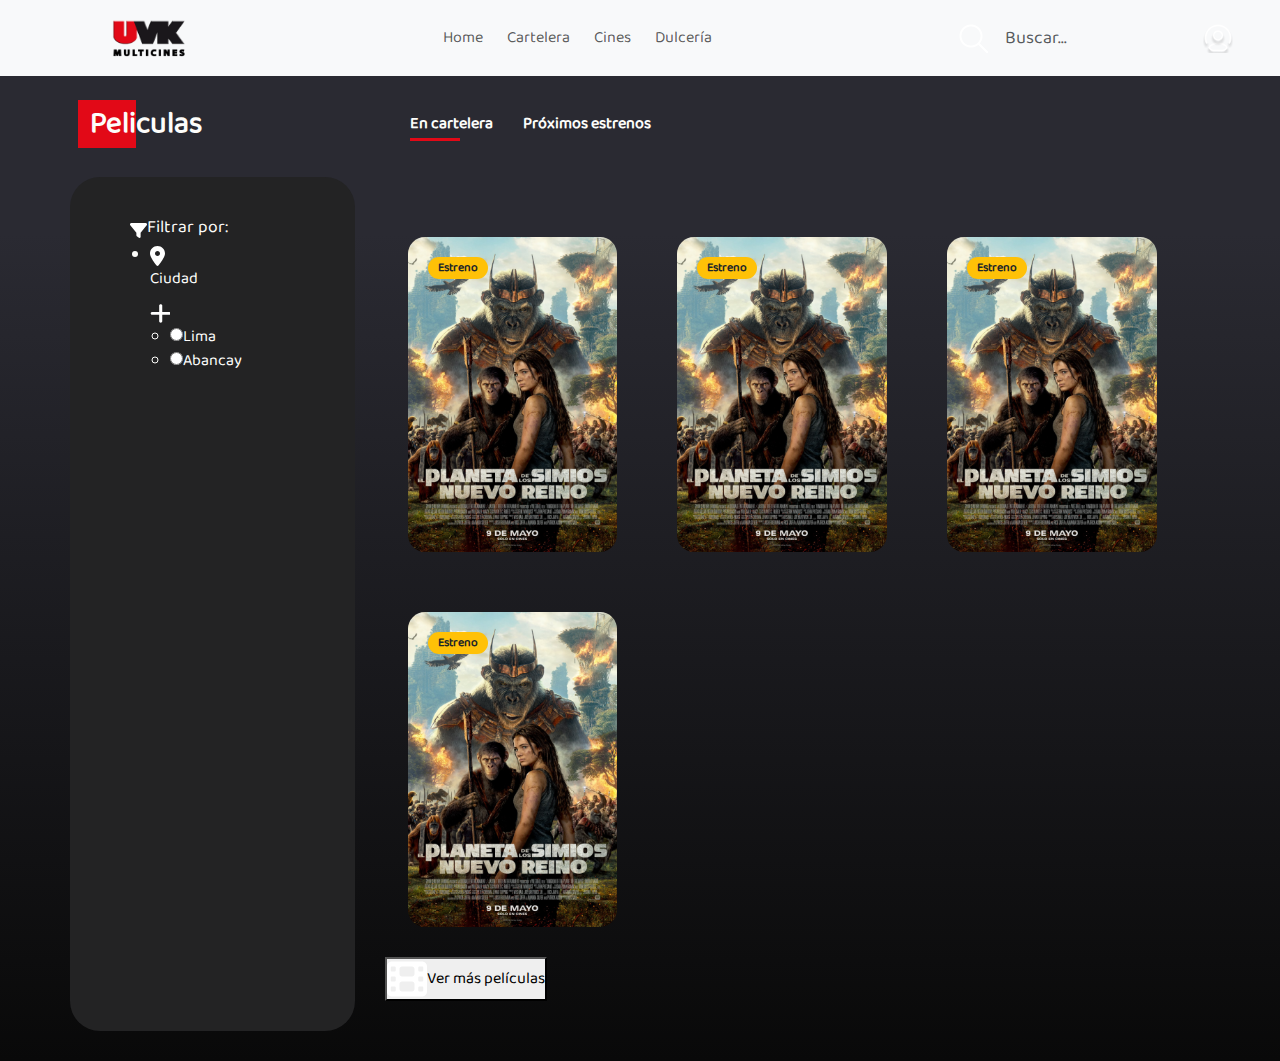
==== pages/cartelera.html @ 0a644efe "Merge branch 'main' of https://github.com/PepeLeChien/WebUVK" ====
<!DOCTYPE html>
<html lang="en">

<head>

    <meta charset="UTF-8">
    <meta name="viewport" content="width=device-width, initial-scale=1.0">
    <title>Login UVK</title>
    <!-- Bootstrap css -->
    <link href="https://cdn.jsdelivr.net/npm/bootstrap@5.3.3/dist/css/bootstrap.min.css" rel="stylesheet"
        integrity="sha384-QWTKZyjpPEjISv5WaRU9OFeRpok6YctnYmDr5pNlyT2bRjXh0JMhjY6hW+ALEwIH" crossorigin="anonymous">
    <script src="https://cdn.jsdelivr.net/npm/bootstrap@5.3.3/dist/js/bootstrap.bundle.min.js"
        integrity="sha384-YvpcrYf0tY3lHB60NNkmXc5s9fDVZLESaAA55NDzOxhy9GkcIdslK1eN7N6jIeHz"
        crossorigin="anonymous"></script>
    <link rel="stylesheet" href="../styles/styles.css">
    <link rel="stylesheet" href="../styles/cartelera.css">


</head>

<body>
    <header class="header">
        <nav class="navbar navbar-expand-lg bg-body-tertiary">
            <div class="container-fluid">
                <div class="login-container2">
                    <img src="../assets/IconUser.png" alt="">
                </div>
                <a class="navbar-brand" href="../index.html">
                    <img src="../assets/Logo.png" alt="LOGO UVK" width="80px" height="60px">
                </a>
                <button class="navbar-toggler" type="button" data-bs-toggle="collapse"
                    data-bs-target="#navbarSupportedContent" aria-controls="navbarSupportedContent"
                    aria-expanded="false" aria-label="Toggle navigation">
                    <span class="navbar-toggler-icon"></span>
                </button>
                <div class="collapse navbar-collapse" id="navbarSupportedContent">
                    <ul class="navbar-nav me-auto mb-2 mb-lg-0">
                        <li class="nav-item">
                            <a class="nav-link" aria-current="page" href="../index.html">Home</a>
                        </li>
                        <li class="nav-item">
                            <a class="nav-link" href="../pages/cartelera.html">Cartelera</a>
                        </li>
                        <li class="nav-item">
                            <a class="nav-link" href="#">Cines</a>
                        </li>
                        <li class="nav-item">
                            <a class="nav-link" href="#">Dulcería</a>
                        </li>
                    </ul>
                    <form class="d-flex search-container" role="search">
                        <img src="../assets/IconSearch.png" alt="">
                        <input class="form-control me-2" type="search" placeholder="Buscar..." aria-label="Search">
                    </form>
                </div>
                <div class="login-container1">
                    <img src="../assets/IconUser.png" alt="">
                </div>
            </div>
        </nav>
    </header>

    <main>
        <section>
            <div class="container my-5">

                <div class="row mb-5">
                    <!-- Titulo -->
                    <div class="col-3">
                        <h1 class="sub-title"><span>&nbsp Peli</span>culas</h1>
                    </div>
                    <!-- end Titulo  -->

                    <!-- Botones de En cartelera y proximos estrenos -->
                    <div class="col-9 d-flex align-items-center container-buttons-cartelera">
                        <a class="button-secondary mx-2 active">En cartelera</a>
                        <a class="button-secondary mx-2">Próximos estrenos</a>
                    </div>
                    <!-- End Botones -->

                </div>

                <div class="row">
                    <!-- filters -->
                    <div class="filters col-lg-3 col-md-12">
                        <!-- columna -->

                        <div class="filters-header d-flex align-items-center"> <!--  title filters -->
                            <img src="../assets/svg/IconFilter.svg" alt="IconFilter">
                            <h3>Filtrar por:</h3>
                        </div>

                        <div class="filters-content"> <!-- contiene todos los filtros -->
                            <ul> <!-- contiene la lista filtros -->
                                <!-- filtro 1 -->
                                <li>
                                    <div class="filter-title"> <!--  nombre del filtro -->
                                        <img src="../assets/svg/location.svg" alt="icono">
                                        <p>Ciudad</p>
                                        <img src="../assets/svg/mas.svg" alt="icono">
                                    </div>
                                    <div class="filter-body"> <!-- Contenido del filtro (expandir filtro) -->
                                        <ul>
                                            <li>
                                                <label for="">
                                                    <input type="radio" name="city" value="Lima">Lima
                                                </label>
                                            </li>
                                            <li>
                                                <label for="">
                                                    <input type="radio" name="city" value="Abancay">Abancay
                                                </label>
                                            </li>
                                        </ul>
                                    </div>
                                </li>
                                <!-- END filtro 1 -->
                            </ul>

                        </div>
                    </div>
                    <!-- END filters -->

                    <!-- movies -->
                    <div class="col-lg-9 col-md-12 p-5">
                        <div class="row">
                            <!-- Pelicula 1 -->
                            <div class="col-lg-4 col-12 p-lg-5 p-0">

                                <div class="movie">
                                    <span class="badge bg-warning text-dark">Estreno</span>
                                    <!-- Bootrap etiqueta Estreno -->
                                    <img src="../assets/img_cartelera/Pelicula.png" alt="pelicula">

                                    <div class="movie-buttons"> <!-- Div para botones dentro de la pelicula -->

                                        <a class="btn button-red" href=""> <!-- comprar html -->
                                            <img class="button-icon" src="../assets/svg/comprar.svg" alt="">
                                            <span>Comprar</span>
                                        </a>

                                        <a class="btn button-yellow" href=""> <!-- Detalles html -->
                                            <img class="button-icon" src="../assets/svg/detalles.svg" alt="">
                                            <span>Detalles</span>
                                        </a>
                                    </div>

                                </div>
                            </div>

                            <!-- Pelicula 2 -->
                            <div class="col-lg-4 col-12 p-lg-5 p-0">

                                <div class="movie">
                                    <span class="badge bg-warning text-dark">Estreno</span>
                                    <!-- Bootrap etiqueta Estreno -->
                                    <img src="../assets/img_cartelera/Pelicula.png" alt="pelicula">

                                    <div class="movie-buttons"> <!-- Div para botones dentro de la pelicula -->

                                        <a class="btn button-red" href=""> <!-- comprar html -->
                                            <img class="button-icon" src="../assets/svg/comprar.svg" alt="">
                                            <span>Comprar</span>
                                        </a>

                                        <a class="btn button-yellow" href=""> <!-- Detalles html -->
                                            <img class="button-icon" src="../assets/svg/detalles.svg" alt="">
                                            <span>Detalles</span>
                                        </a>
                                    </div>

                                </div>
                            </div>

                            <!-- Pelicula 3 -->
                            <div class="col-lg-4 col-12 p-lg-5 p-0">

                                <div class="movie">
                                    <span class="badge bg-warning text-dark">Estreno</span>
                                    <!-- Bootrap etiqueta Estreno -->
                                    <img src="../assets/img_cartelera/Pelicula.png" alt="pelicula">

                                    <div class="movie-buttons"> <!-- Div para botones dentro de la pelicula -->

                                        <a class="btn button-red" href=""> <!-- comprar html -->
                                            <img class="button-icon" src="../assets/svg/comprar.svg" alt="">
                                            <span>Comprar</span>
                                        </a>

                                        <a class="btn button-yellow" href=""> <!-- Detalles html -->
                                            <img class="button-icon" src="../assets/svg/detalles.svg" alt="">
                                            <span>Detalles</span>
                                        </a>
                                    </div>

                                </div>
                            </div>

                            <!-- Pelicula 4 -->
                            <div class="col-lg-4 col-12 p-lg-5 p-0">

                                <div class="movie">
                                    <span class="badge bg-warning text-dark">Estreno</span>
                                    <!-- Bootrap etiqueta Estreno -->
                                    <img src="../assets/img_cartelera/Pelicula.png" alt="pelicula">

                                    <div class="movie-buttons"> <!-- Div para botones dentro de la pelicula -->

                                        <a class="btn button-red" href=""> <!-- comprar html -->
                                            <img class="button-icon" src="../assets/svg/comprar.svg" alt="">
                                            <span>Comprar</span>
                                        </a>

                                        <a class="btn button-yellow" href=""> <!-- Detalles html -->
                                            <img class="button-icon" src="../assets/svg/detalles.svg" alt="">
                                            <span>Detalles</span>
                                        </a>
                                    </div>

                                </div>
                            </div>
                            <!-- END -->

                        </div>
                        <button><img src="../assets/svg/film.svg" alt="icono">Ver más películas</button>
                    </div>
                    <!-- END movies -->
                </div>

            </div>
            <!-- END container -->

        </section>
    </main>



</body>

</html>
---- styles/styles.css ----
/* Guardar fuente */
@font-face {
    font-family: 'Baloo';
    src: url(../fonts/Baloo2-Regular.ttf);
}
@font-face {
    font-family: 'BalooExtra';
    src: url(../fonts/Baloo2-ExtraBold.ttf);
}

/* Guardar variables */
:root {
    --primary-red: #E20917;
    --black-style: #141414;
    --primary-yellow: #F4B401;
    --white-style: #FDFDFB;
    --primary-orange: #FD7E00;

    --primary-border-radius:1.7rem;

}

/* Quitar padding y margin, autoajuste de cajas */
* {
    padding: 0;
    margin: 0;
    box-sizing: border-box;
}

html{
    font-size: 62.5%;
    
}

body {
    width: 100%;   
    font-size: 16px;
    font-family: 'Baloo', Helvetica, sans-serif;
}

/* sub títulos */
.sub-title {
    color: var(--white-style);
    font-size: 30px;
    font-weight: 700;

}
.sub-title > span {
    background-color: var(--primary-red);
}

/* Buttons */
.button-red,
.button-yellow {
    display: flex;
    align-items: center;
    justify-content: center;
    width: 50%;
    border-radius: var(--primary-border-radius);
    gap: 0.5rem; /* Gap separar objetos */ 
}
.button-red span,
.button-yellow span{
    font-size: 1.5rem;
    font-weight: 700;
    color: var(--white-style);
    transition: all 0.4s ease; /* transicion para el crecimiento de letra */
}
.button-red{
    background-color: var(--primary-red) !important;
    border-color: var(--primary-red) !important;
}

.button-yellow{
    background-color: var(--primary-yellow) !important;
    border-color: var(--primary-yellow) !important;
}

.button-icon {
    max-width: 2.5rem;
}
/* hoverButtons */
.button-red:hover span,
.button-yellow:hover span {
    color: var(--white-style);
    font-size: 1.6rem;
}
/* Fin Buttons */

/* badge */
.badge {
    border-radius: 3rem;
    padding: 0.5rem 1rem;
}
/* fin badge */

/* Movies */
.movie{
    position: relative;
    border-radius: var(--primary-border-radius);
    transition: all 0.4s;

}
.movie img {
    width: 100%;
    height: auto;
    display: block;
    border-radius: var(--primary-border-radius);
}

.movie .badge {
    position: absolute;
    top: 2rem;
    left: 2rem;
}
.movie .movie-buttons{
    position: absolute;
    top: 0;
    background-color: rgba(0, 0, 0,0.5);
    width: 100%;
    height: 100%;
    border-radius: 1.7rem;
    transition: all 0.5s ease;
    display: flex;
    flex-direction: column;
    align-items: center;
    justify-content: center;
    gap: 1.3rem;
    opacity: 0;
}
.movie:hover .movie-buttons{
    opacity: 1;

}
.movie:hover {
    transform: scale(1.09); /* Crecer*/
    z-index: 1;
}
/* END movies */

.search-container{
    display: flex;
    flex-direction: row;
    align-items: center;
    margin-right: 50px;
    gap: 10px;
}

.login-container2{
    display: none;
}

.login-container1{
    margin-right: 40px;
}
.login-container1 img{
    width: 30px;
}

.navbar-brand{
    padding-left: 100px;
}


.navbar-nav{
    margin: 0 auto;
    display: flex;
    gap: 14px;
}

.d-flex input{
    background: none;
    border: none;
    color: #141414;
    font-size: 18px;
    width: 150px;
}

.d-flex input:focus {
    outline: none;
    border: none;
    background: none;
}


footer{
    width: 100%;
    height: auto;
    background-color: var(--black-style);
    color: var(--white-style);
    font-family: 'Baloo', Helvetica, sans-serif;
    padding: 50px 50px 50px 60px;
}



.footer-container ul {
    list-style: none;
    padding-left: 0;
}

.footer-container a {
    font-weight: 200;
    font-size: 14px;
    color: var(--white-style);
    height: 35px;

}

.redes-container {
    display: flex;
    flex-direction: column;
    justify-content: space-between;
}

.redes-container > img {
    width: 80px;
}

.redes-container div {
    height: auto;
    display: flex;
    align-items: center;
    gap: 10px;
}

.img-libro {
    margin-top: 10px;
    width: 150px;
}


@media (max-width: 991.98px) { 

    .login-container2{
        display: block;
    }

    .login-container1{
        display: none;
    }

    .navbar-nav{
        gap: 0px;
    }

    .navbar-brand{
        margin-right: 0px;
        padding-left: 0px;
    }

    h3 {
        margin-bottom: 1rem !important;
    }

    .footer-container > div{
        margin-bottom: 6rem;
    }
}
---- styles/cartelera.css ----
body{
    background: linear-gradient(0deg, rgba(9,9,9,1) 0%, rgba(42,42,50,1) 78%);
}
.container-buttons-cartelera{
    padding: 0 5rem;
    gap: 2rem;
}

/* Button secundary */
.button-secondary {
    color: var(--white-style);
    font-weight: 600;
    text-decoration: none;
    position: relative;
    padding-bottom: 0.5rem;
    cursor: pointer;
}

.button-secondary::after {
    content: '';
    position: absolute;
    width: 0;
    height: 0.3rem;
    background-color: var(--primary-red);
    bottom: 0;
    left: 0;
    transition: width 0.3s ease;
}

.button-secondary.active::after {
    width: 60%;
}

.button-secondary:hover::after {
    width: 100%;
}
/* END Button secundary */

.filters{
    background-color: #232324;
    border-radius: 3rem;
    color: var(--white-style);
    padding: 4rem 6rem;
}
.filters-header{

}
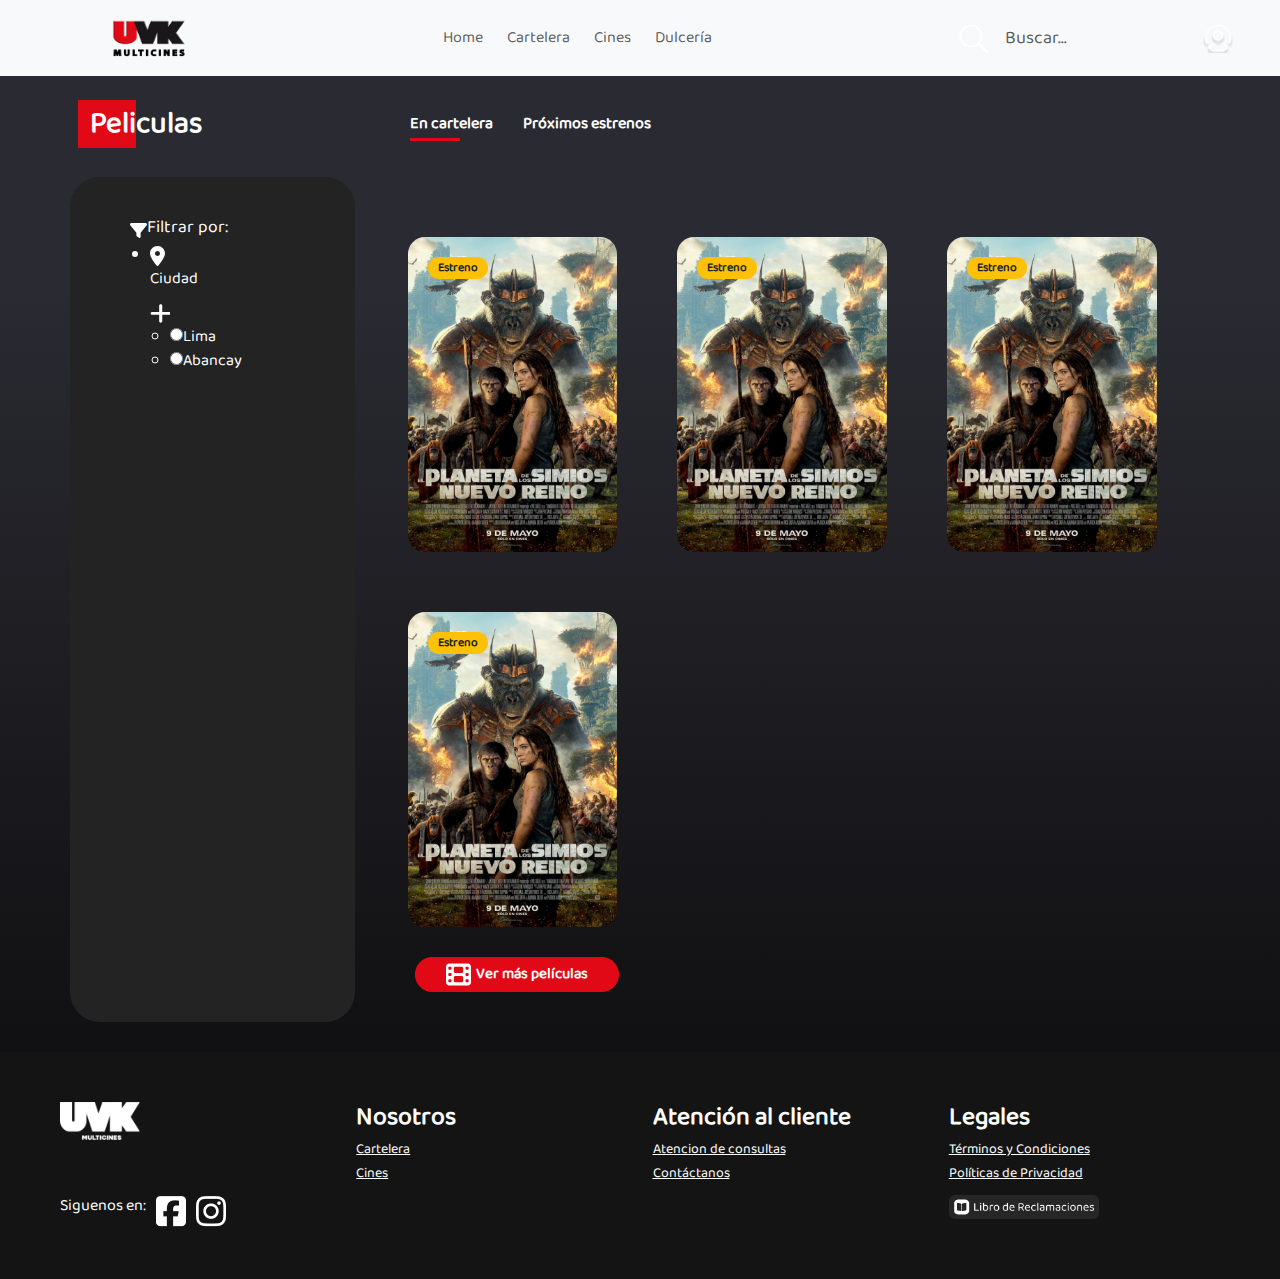
==== commit b73d6ab2: "cambio lorena" ====
--- a/pages/cartelera.html
+++ b/pages/cartelera.html
@@ -5,7 +5,7 @@
 
     <meta charset="UTF-8">
     <meta name="viewport" content="width=device-width, initial-scale=1.0">
-    <title>Login UVK</title>
+    <title>UVK Cines</title>
     <!-- Bootstrap css -->
     <link href="https://cdn.jsdelivr.net/npm/bootstrap@5.3.3/dist/css/bootstrap.min.css" rel="stylesheet"
         integrity="sha384-QWTKZyjpPEjISv5WaRU9OFeRpok6YctnYmDr5pNlyT2bRjXh0JMhjY6hW+ALEwIH" crossorigin="anonymous">
@@ -125,7 +125,7 @@
                     <div class="col-lg-9 col-md-12 p-5">
                         <div class="row">
                             <!-- Pelicula 1 -->
-                            <div class="col-lg-4 col-12 p-lg-5 p-0">
+                            <div class="col-lg-4 col-6 p-lg-5 p-2">
 
                                 <div class="movie">
                                     <span class="badge bg-warning text-dark">Estreno</span>
@@ -149,7 +149,7 @@
                             </div>
 
                             <!-- Pelicula 2 -->
-                            <div class="col-lg-4 col-12 p-lg-5 p-0">
+                            <div class="col-lg-4 col-6 p-lg-5 p-2">
 
                                 <div class="movie">
                                     <span class="badge bg-warning text-dark">Estreno</span>
@@ -173,7 +173,7 @@
                             </div>
 
                             <!-- Pelicula 3 -->
-                            <div class="col-lg-4 col-12 p-lg-5 p-0">
+                            <div class="col-lg-4 col-6 p-lg-5 p-2">
 
                                 <div class="movie">
                                     <span class="badge bg-warning text-dark">Estreno</span>
@@ -197,7 +197,7 @@
                             </div>
 
                             <!-- Pelicula 4 -->
-                            <div class="col-lg-4 col-12 p-lg-5 p-0">
+                            <div class="col-lg-4 col-6 p-lg-5 p-2">
 
                                 <div class="movie">
                                     <span class="badge bg-warning text-dark">Estreno</span>
@@ -222,7 +222,10 @@
                             <!-- END -->
 
                         </div>
-                        <button><img src="../assets/svg/film.svg" alt="icono">Ver más películas</button>
+                        <button class="btn button-red ms-lg-5 m-0 px-5">
+                            <img  class="button-icon" src="../assets/svg/film.svg" alt="icono">
+                            <span>Ver más películas</span>
+                        </button>
                     </div>
                     <!-- END movies -->
                 </div>
@@ -232,7 +235,41 @@
 
         </section>
     </main>
-
+    <footer>
+        <div class="row footer-container">
+            <div class="redes-container col-6 col-lg">
+                <img src="../assets/LogoUVK_byn.png" alt="Logo UVK Blanco y negro">
+                <div class="redes">
+                    <p>Siguenos en: </p>
+                    <a href=""><img class="img-redes img-fb" src="../assets/LogoFB.png" alt="Logo Facebook"></a>
+                    <a href=""><img class="img-redes img-fb" src="../assets/LogoIG.png" alt="Logo Instragram"></a>
+                </div>
+            </div>
+            <div class="col-6 col-lg">
+                <h3>Nosotros</h3>
+                <ul>
+                    <li><a href="">Cartelera</a></li>
+                    <li><a href="">Cines</a></li>
+                </ul>
+            </div>
+            <div class="col-6 col-lg">
+                <h3>Atención al cliente</h3>
+                <ul>
+                    <li><a href="">Atencion de consultas</a></li>
+                    <li><a href="">Contáctanos</a></li>
+                </ul>
+            </div>
+            <div class="col-6 col-lg">
+                <h3>Legales</h3>
+                <ul>
+                    <li><a href="">Términos y Condiciones</a></li>
+                    <li><a href="">Políticas de Privacidad</a></li>
+                    <li><a href=""><img class="img-libro" src="../assets/LibroReclamaciones.png" alt="Libro de Reclamaciones Logo"></a></li>
+                </ul>
+            </div>
+        </div>
+        
+    </footer>
 
 
 </body>
--- a/styles/styles.css
+++ b/styles/styles.css
@@ -56,9 +56,9 @@
     display: flex;
     align-items: center;
     justify-content: center;
-    width: 50%;
     border-radius: var(--primary-border-radius);
     gap: 0.5rem; /* Gap separar objetos */ 
+    color: var(--white-style);
 }
 .button-red span,
 .button-yellow span{
@@ -129,6 +129,9 @@
     gap: 1.3rem;
     opacity: 0;
 }
+.movie .movie-buttons .btn{
+    width: 50%;
+}
 .movie:hover .movie-buttons{
     opacity: 1;
 
@@ -193,6 +196,11 @@
     padding: 50px 50px 50px 60px;
 }
 
+.footer-container h3{
+    font-size: 2.5rem;
+    font-weight: 900;
+
+}
 
 
 .footer-container ul {
@@ -206,6 +214,7 @@
     color: var(--white-style);
     height: 35px;
 
+
 }
 
 .redes-container {
@@ -257,4 +266,40 @@
     .footer-container > div{
         margin-bottom: 6rem;
     }
-}+}
+
+/* Estilos para tabletas (ancho máximo de 768px) */
+@media (max-width: 768px) {
+    .redes-container img-redes{
+
+    }
+}
+
+/* Estilos para celulares (ancho máximo de 480px) */
+@media (max-width: 480px) {
+    .badge {
+        font-size: 0.8rem;
+        padding: 0.2rem 0.3rem;
+    }
+    .movie .badge{
+        left: 5% !important;
+        top: 6%;
+    }
+
+    .button-red span,
+    .button-yellow span{
+        font-size: 1rem;   
+    }
+
+    .button-icon {
+        max-width: 1rem;
+    }
+    .movie .button-red,
+    .movie .button-yellow {
+        width: 70% !important;
+}
+    .redes-container .img-redes{
+        max-width: 2rem;
+    }
+
+}
--- a/styles/cartelera.css
+++ b/styles/cartelera.css
@@ -42,9 +42,7 @@
     color: var(--white-style);
     padding: 4rem 6rem;
 }
-.filters-header{
-
-}
 
 
 
+
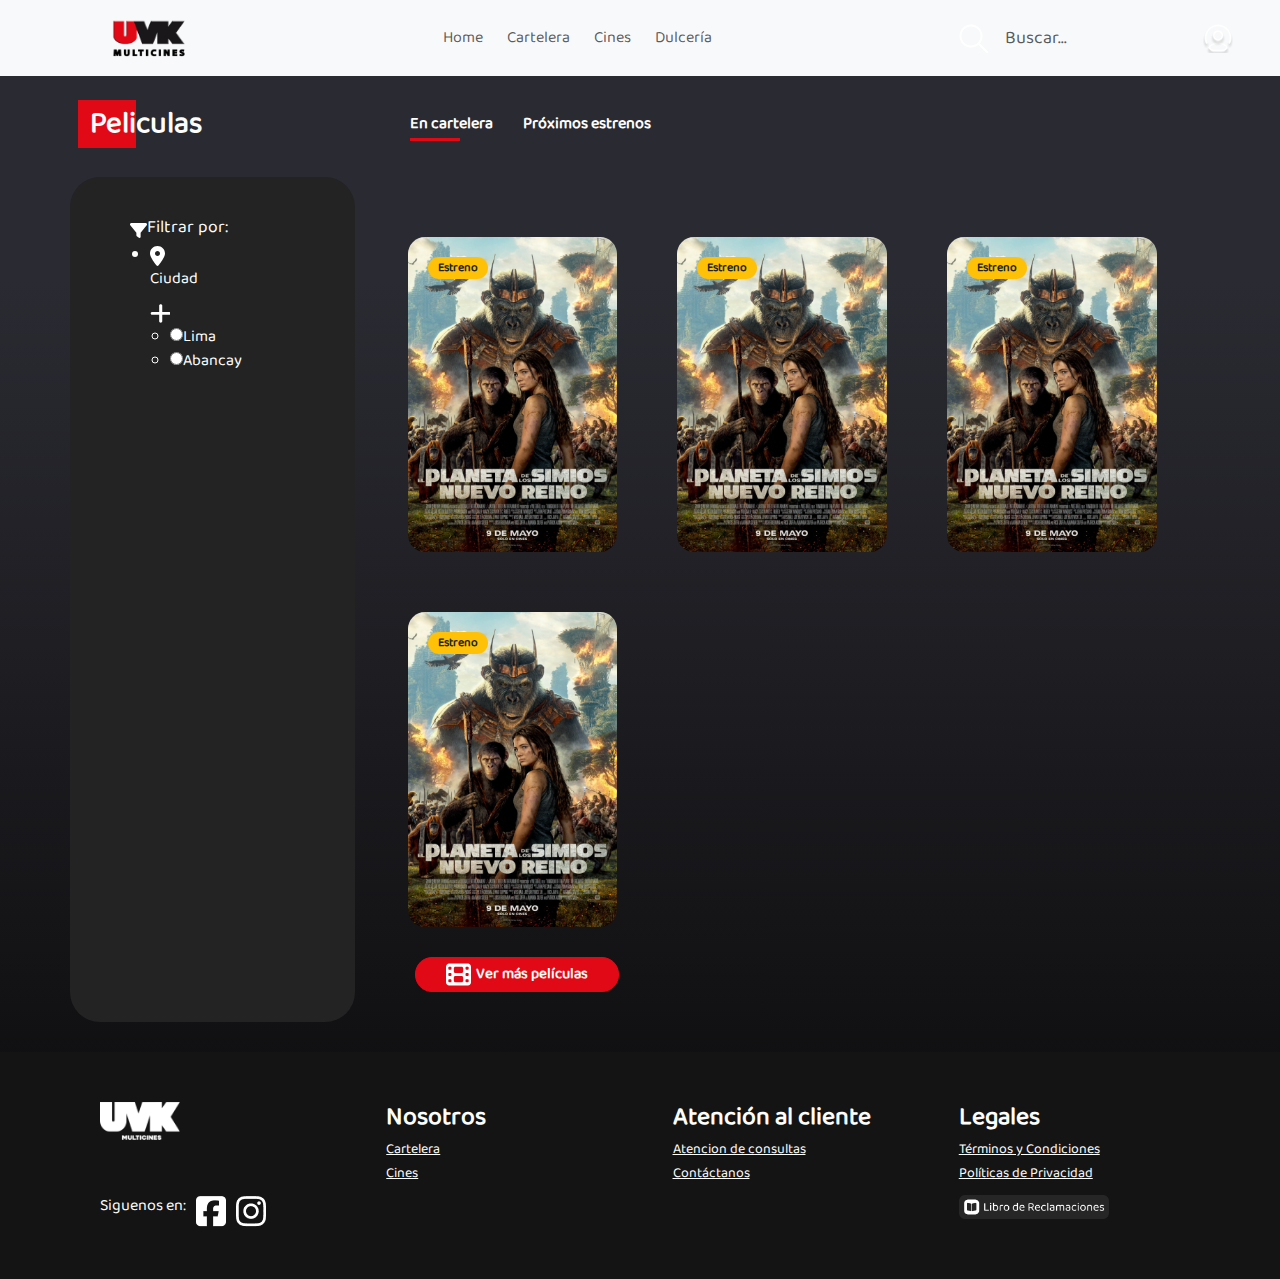
==== commit 72437155: "General implementado en cine, cartelera, login, index" ====
--- a/pages/cartelera.html
+++ b/pages/cartelera.html
@@ -23,7 +23,7 @@
         <nav class="navbar navbar-expand-lg bg-body-tertiary">
             <div class="container-fluid">
                 <div class="login-container2">
-                    <img src="../assets/IconUser.png" alt="">
+                    <a href="./login.html"><img src="../assets/IconUser.png" alt=""></a>
                 </div>
                 <a class="navbar-brand" href="../index.html">
                     <img src="../assets/Logo.png" alt="LOGO UVK" width="80px" height="60px">
@@ -42,7 +42,7 @@
                             <a class="nav-link" href="../pages/cartelera.html">Cartelera</a>
                         </li>
                         <li class="nav-item">
-                            <a class="nav-link" href="#">Cines</a>
+                            <a class="nav-link" href="../pages/cines.html">Cines</a>
                         </li>
                         <li class="nav-item">
                             <a class="nav-link" href="#">Dulcería</a>
@@ -54,7 +54,7 @@
                     </form>
                 </div>
                 <div class="login-container1">
-                    <img src="../assets/IconUser.png" alt="">
+                    <a href="./login.html"><img src="../assets/IconUser.png" alt=""></a>
                 </div>
             </div>
         </nav>
--- a/styles/styles.css
+++ b/styles/styles.css
@@ -196,6 +196,10 @@
     padding: 50px 50px 50px 60px;
 }
 
+.footer-container {
+    padding-left: 4rem;
+}
+
 .footer-container h3{
     font-size: 2.5rem;
     font-weight: 900;
@@ -263,6 +267,10 @@
         margin-bottom: 1rem !important;
     }
 
+    .footer-container {
+        padding-left: 0;
+    }
+
     .footer-container > div{
         margin-bottom: 6rem;
     }
@@ -270,9 +278,9 @@
 
 /* Estilos para tabletas (ancho máximo de 768px) */
 @media (max-width: 768px) {
-    .redes-container img-redes{
-
-    }
+    /* .redes-container img-redes{
+
+    } */
 }
 
 /* Estilos para celulares (ancho máximo de 480px) */
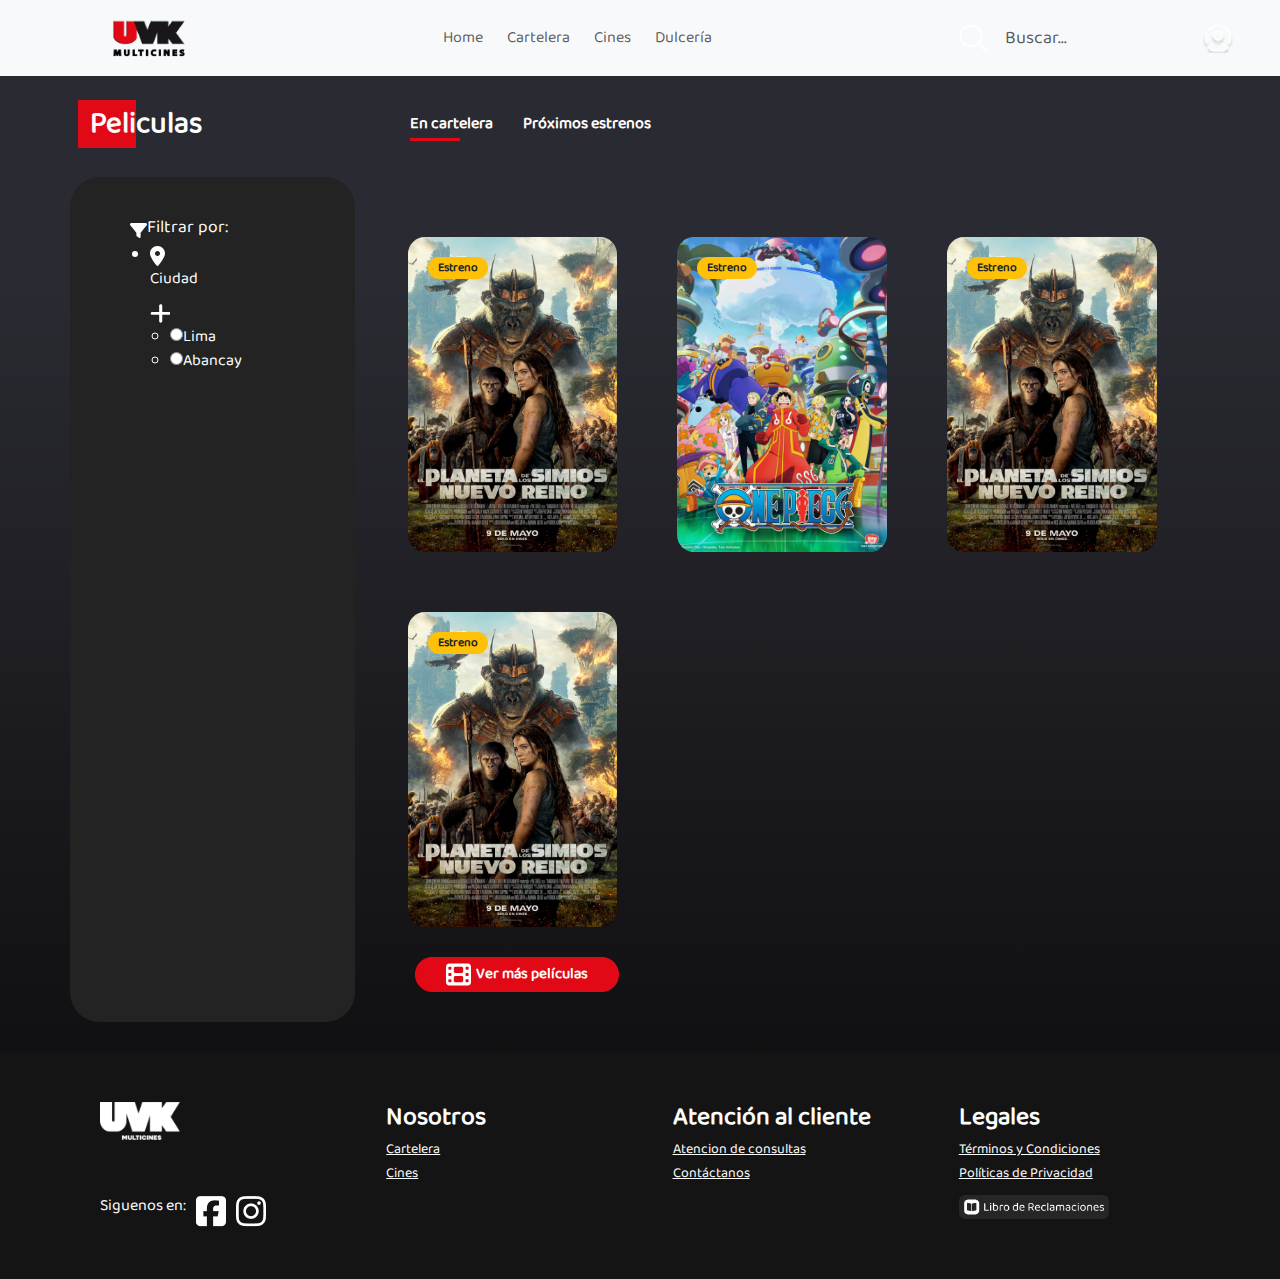
==== commit 19a9fa4f: "subiendo css pelicula detalle" ====
--- a/pages/cartelera.html
+++ b/pages/cartelera.html
@@ -45,7 +45,7 @@
                             <a class="nav-link" href="../pages/cines.html">Cines</a>
                         </li>
                         <li class="nav-item">
-                            <a class="nav-link" href="#">Dulcería</a>
+                            <a class="nav-link" href="../pages/dulceria.html">Dulcería</a>
                         </li>
                     </ul>
                     <form class="d-flex search-container" role="search">
@@ -139,7 +139,31 @@
                                             <span>Comprar</span>
                                         </a>
 
-                                        <a class="btn button-yellow" href=""> <!-- Detalles html -->
+                                        <a class="btn button-yellow" href="../pages/pelicula-detalle.html"> <!-- Detalles html -->
+                                            <img class="button-icon" src="../assets/svg/detalles.svg" alt="icon">
+                                            <span>Detalles</span>
+                                        </a>
+                                    </div>
+
+                                </div>
+                            </div>
+
+                            <!-- Pelicula 2 -->
+                            <div class="col-lg-4 col-6 p-lg-5 p-2">
+
+                                <div class="movie">
+                                    <span class="badge bg-warning text-dark">Estreno</span>
+                                    <!-- Bootrap etiqueta Estreno -->
+                                    <img src="../assets/img_cartelera/onepiece.jpg" alt="pelicula">
+
+                                    <div class="movie-buttons"> <!-- Div para botones dentro de la pelicula -->
+
+                                        <a class="btn button-red" href=""> <!-- comprar html -->
+                                            <img class="button-icon" src="../assets/svg/comprar.svg" alt="">
+                                            <span>Comprar</span>
+                                        </a>
+
+                                        <a class="btn button-yellow" href="../pages/pelicula-detalle.html"> <!-- Detalles html -->
                                             <img class="button-icon" src="../assets/svg/detalles.svg" alt="">
                                             <span>Detalles</span>
                                         </a>
@@ -148,7 +172,7 @@
                                 </div>
                             </div>
 
-                            <!-- Pelicula 2 -->
+                            <!-- Pelicula 3 -->
                             <div class="col-lg-4 col-6 p-lg-5 p-2">
 
                                 <div class="movie">
@@ -163,7 +187,7 @@
                                             <span>Comprar</span>
                                         </a>
 
-                                        <a class="btn button-yellow" href=""> <!-- Detalles html -->
+                                        <a class="btn button-yellow" href="../pages/pelicula-detalle.html"> <!-- Detalles html -->
                                             <img class="button-icon" src="../assets/svg/detalles.svg" alt="">
                                             <span>Detalles</span>
                                         </a>
@@ -172,7 +196,7 @@
                                 </div>
                             </div>
 
-                            <!-- Pelicula 3 -->
+                            <!-- Pelicula 4 -->
                             <div class="col-lg-4 col-6 p-lg-5 p-2">
 
                                 <div class="movie">
@@ -187,31 +211,7 @@
                                             <span>Comprar</span>
                                         </a>
 
-                                        <a class="btn button-yellow" href=""> <!-- Detalles html -->
-                                            <img class="button-icon" src="../assets/svg/detalles.svg" alt="">
-                                            <span>Detalles</span>
-                                        </a>
-                                    </div>
-
-                                </div>
-                            </div>
-
-                            <!-- Pelicula 4 -->
-                            <div class="col-lg-4 col-6 p-lg-5 p-2">
-
-                                <div class="movie">
-                                    <span class="badge bg-warning text-dark">Estreno</span>
-                                    <!-- Bootrap etiqueta Estreno -->
-                                    <img src="../assets/img_cartelera/Pelicula.png" alt="pelicula">
-
-                                    <div class="movie-buttons"> <!-- Div para botones dentro de la pelicula -->
-
-                                        <a class="btn button-red" href=""> <!-- comprar html -->
-                                            <img class="button-icon" src="../assets/svg/comprar.svg" alt="">
-                                            <span>Comprar</span>
-                                        </a>
-
-                                        <a class="btn button-yellow" href=""> <!-- Detalles html -->
+                                        <a class="btn button-yellow" href="../pages/pelicula-detalle.html"> <!-- Detalles html -->
                                             <img class="button-icon" src="../assets/svg/detalles.svg" alt="">
                                             <span>Detalles</span>
                                         </a>
--- a/styles/styles.css
+++ b/styles/styles.css
@@ -37,9 +37,125 @@
     width: 100%;   
     font-size: 16px;
     font-family: 'Baloo', Helvetica, sans-serif;
-}
-
-/* sub títulos */
+    background: rgb(9,9,9);
+    background: linear-gradient(0deg, rgba(9,9,9,1) 0%, rgba(42,42,50,1) 78%);
+}
+
+
+/* HEADER */
+.search-container{
+    display: flex;
+    flex-direction: row;
+    align-items: center;
+    margin-right: 50px;
+    gap: 10px;
+}
+
+.navbar-brand{
+    padding-left: 100px;
+}
+.navbar-nav{
+    margin: 0 auto;
+    display: flex;
+    gap: 14px;
+}
+
+
+.login-container2{
+    display: none;
+}
+.login-container1{
+    margin-right: 40px;
+}
+.login-container1 img{
+    width: 30px;
+}
+
+
+.d-flex input{
+    background: none;
+    border: none;
+    color: #141414;
+    font-size: 18px;
+    width: 150px;
+}
+.d-flex input:focus {
+    outline: none;
+    border: none;
+    background: none;
+}
+
+/* END HEADER */
+
+
+
+
+
+
+
+/* FOOTER */
+
+footer{
+    width: 100%;
+    height: auto;
+    background-color: var(--black-style);
+    color: var(--white-style);
+    font-family: 'Baloo', Helvetica, sans-serif;
+    padding: 50px 50px 50px 60px;
+}
+
+.footer-container {
+    padding-left: 4rem;
+}
+
+.footer-container h3{
+    font-size: 2.5rem;
+    font-weight: 900;
+}
+
+.footer-container ul {
+    list-style: none;
+    padding-left: 0;
+}
+
+.footer-container a {
+    font-weight: 200;
+    font-size: 14px;
+    color: var(--white-style);
+    height: 35px;
+}
+
+.redes-container {
+    display: flex;
+    flex-direction: column;
+    justify-content: space-between;
+}
+
+.redes-container > img {
+    width: 8rem;
+}
+
+.redes-container div {
+    height: auto;
+    display: flex;
+    align-items: center;
+    gap: 10px;
+}
+
+.img-libro {
+    margin-top: 10px;
+    width: 150px;
+}
+
+/* END FOOTER */
+
+
+
+
+
+
+
+/* subtitles */
 .sub-title {
     color: var(--white-style);
     font-size: 30px;
@@ -49,6 +165,11 @@
 .sub-title > span {
     background-color: var(--primary-red);
 }
+
+
+
+
+
 
 /* Buttons */
 .button-red,
@@ -80,13 +201,26 @@
 .button-icon {
     max-width: 2.5rem;
 }
+
+
+
+
+
 /* hoverButtons */
 .button-red:hover span,
 .button-yellow:hover span {
     color: var(--white-style);
     font-size: 1.6rem;
 }
+
 /* Fin Buttons */
+
+
+
+
+
+
+
 
 /* badge */
 .badge {
@@ -94,6 +228,10 @@
     padding: 0.5rem 1rem;
 }
 /* fin badge */
+
+
+
+
 
 /* Movies */
 .movie{
@@ -142,107 +280,11 @@
 }
 /* END movies */
 
-.search-container{
-    display: flex;
-    flex-direction: row;
-    align-items: center;
-    margin-right: 50px;
-    gap: 10px;
-}
-
-.login-container2{
-    display: none;
-}
-
-.login-container1{
-    margin-right: 40px;
-}
-.login-container1 img{
-    width: 30px;
-}
-
-.navbar-brand{
-    padding-left: 100px;
-}
-
-
-.navbar-nav{
-    margin: 0 auto;
-    display: flex;
-    gap: 14px;
-}
-
-.d-flex input{
-    background: none;
-    border: none;
-    color: #141414;
-    font-size: 18px;
-    width: 150px;
-}
-
-.d-flex input:focus {
-    outline: none;
-    border: none;
-    background: none;
-}
-
-
-footer{
-    width: 100%;
-    height: auto;
-    background-color: var(--black-style);
-    color: var(--white-style);
-    font-family: 'Baloo', Helvetica, sans-serif;
-    padding: 50px 50px 50px 60px;
-}
-
-.footer-container {
-    padding-left: 4rem;
-}
-
-.footer-container h3{
-    font-size: 2.5rem;
-    font-weight: 900;
-
-}
-
-
-.footer-container ul {
-    list-style: none;
-    padding-left: 0;
-}
-
-.footer-container a {
-    font-weight: 200;
-    font-size: 14px;
-    color: var(--white-style);
-    height: 35px;
-
-
-}
-
-.redes-container {
-    display: flex;
-    flex-direction: column;
-    justify-content: space-between;
-}
-
-.redes-container > img {
-    width: 80px;
-}
-
-.redes-container div {
-    height: auto;
-    display: flex;
-    align-items: center;
-    gap: 10px;
-}
-
-.img-libro {
-    margin-top: 10px;
-    width: 150px;
-}
-
+
+
+
+
+/* ESTILOS PARA PANTALLAS MEDIANAS Y PEQUEÑAS */
 
 @media (max-width: 991.98px) { 
 
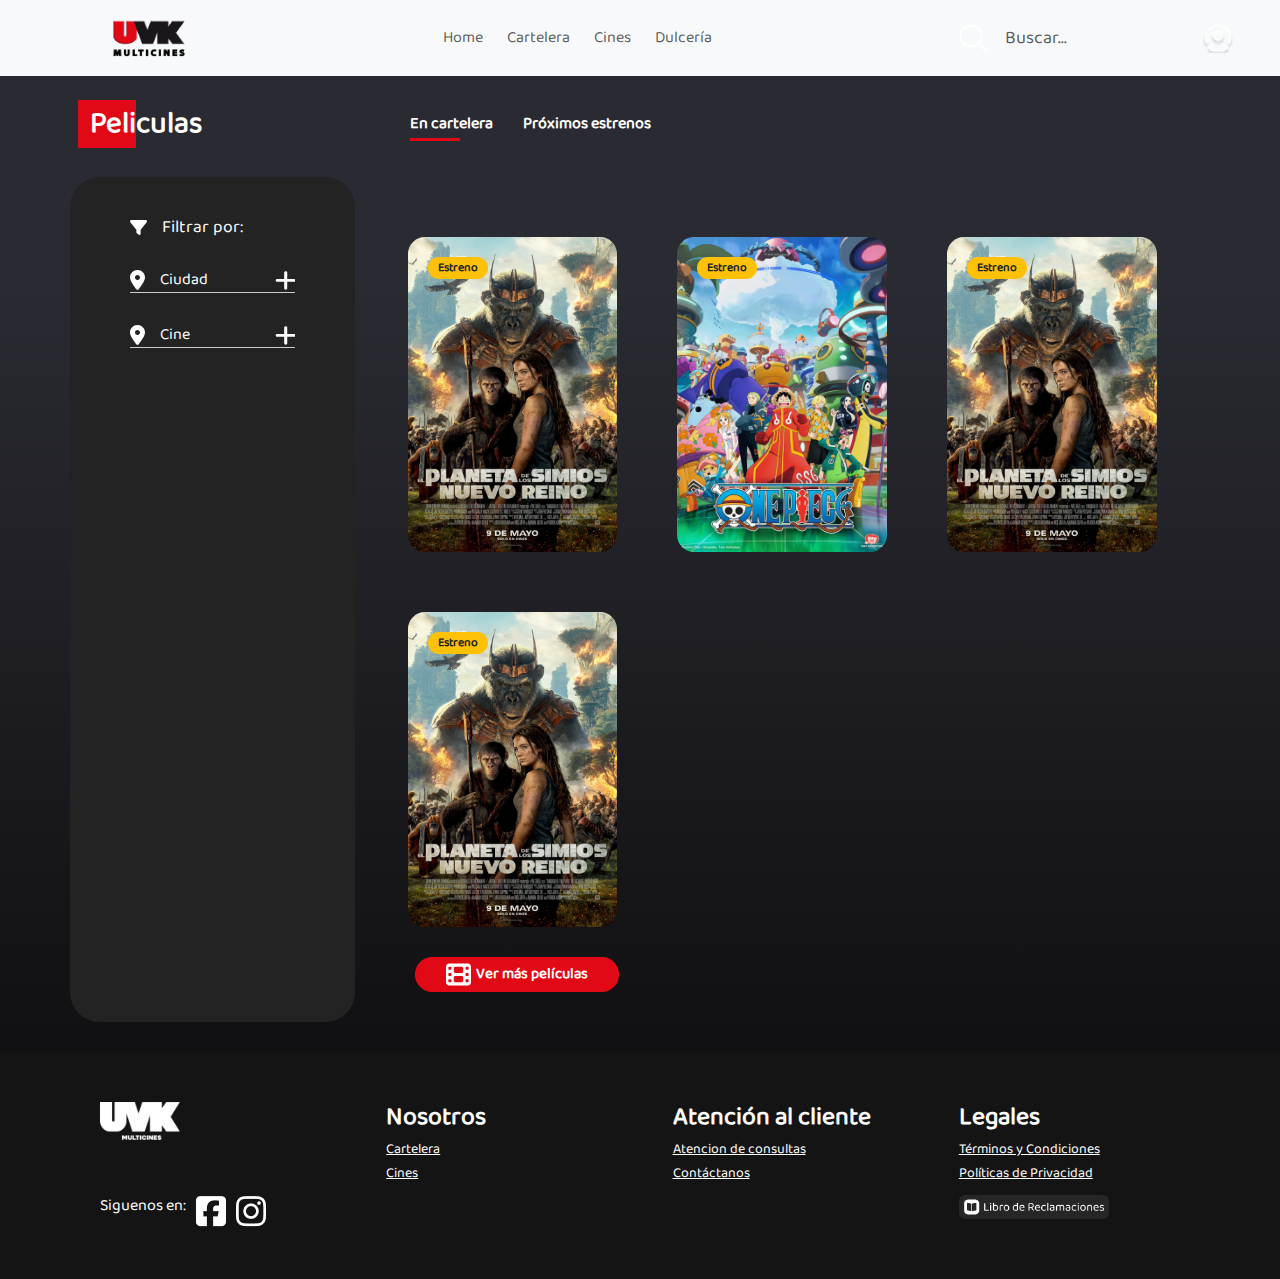
==== commit 666564a7: "iterar pelicula php" ====
--- a/pages/cartelera.html
+++ b/pages/cartelera.html
@@ -85,36 +85,68 @@
                     <div class="filters col-lg-3 col-md-12">
                         <!-- columna -->
 
-                        <div class="filters-header d-flex align-items-center"> <!--  title filters -->
+                        <div class="filters-header d-flex align-items-center gap-4"> <!--  title filters -->
                             <img src="../assets/svg/IconFilter.svg" alt="IconFilter">
                             <h3>Filtrar por:</h3>
                         </div>
 
                         <div class="filters-content"> <!-- contiene todos los filtros -->
-                            <ul> <!-- contiene la lista filtros -->
+                            <ul class="p-0 my-4"> <!-- contiene la lista filtros -->
                                 <!-- filtro 1 -->
-                                <li>
-                                    <div class="filter-title"> <!--  nombre del filtro -->
-                                        <img src="../assets/svg/location.svg" alt="icono">
-                                        <p>Ciudad</p>
-                                        <img src="../assets/svg/mas.svg" alt="icono">
-                                    </div>
-                                    <div class="filter-body"> <!-- Contenido del filtro (expandir filtro) -->
+                                <li class="filter-li">
+                                    <div
+                                        class="filter-title toggle-title d-flex align-items-center justify-content-between">
+                                        <!--  nombre del filtro -->
+                                        <div class="d-flex gap-4">
+                                            <img src="../assets/svg/location.svg" alt="icono">
+                                            <p>Ciudad</p>
+                                        </div>
+                                        <img class="fa-icon fa-plus" src="../assets/svg/mas.svg" alt="icono">
+                                        <img class="fa-icon fa-minus" src="../assets/svg/minus.svg" alt="icono">
+                                    </div>
+                                    <div class="filter-body toggle-content ">
+                                        <!-- Contenido del filtro (expandir filtro) -->
                                         <ul>
                                             <li>
-                                                <label for="">
-                                                    <input type="radio" name="city" value="Lima">Lima
-                                                </label>
+                                                <input type="radio" name="city" id="city-lima" value="Lima">
+                                                <label for="city-lima">Lima</label>
                                             </li>
                                             <li>
-                                                <label for="">
-                                                    <input type="radio" name="city" value="Abancay">Abancay
-                                                </label>
+                                                <input type="radio" name="city" id="city-abancay" value="Abancay">
+                                                <label for="city-abancay">Abancay</label>
                                             </li>
                                         </ul>
                                     </div>
                                 </li>
                                 <!-- END filtro 1 -->
+
+                                <li class="filter-li">
+                                    <div
+                                        class="filter-title toggle-title d-flex align-items-center justify-content-between">
+                                        <!--  nombre del filtro -->
+                                        <div class="d-flex gap-4">
+                                            <img src="../assets/svg/location.svg" alt="icono">
+                                            <p>Cine</p>
+                                        </div>
+                                        <img class="fa-icon fa-plus" src="../assets/svg/mas.svg" alt="icono">
+                                        <img class="fa-icon fa-minus" src="../assets/svg/minus.svg" alt="icono">
+                                    </div>
+                                    <div class="filter-body toggle-content ">
+                                        <!-- Contenido del filtro (expandir filtro) -->
+                                        <ul>
+                                            <li>
+                                                <input type="radio" name="cine" id="cine-lima" value="CP Lima">
+                                                <label for="cine-lima">CP Lima</label>
+                                            </li>
+                                            <li>
+                                                <input type="radio" name="cine" id="cine-abancay" value="CP Abancay">
+                                                <label for="cine-abancay">CP Abancay</label>
+                                            </li>
+                                        </ul>
+                                    </div>
+                                </li>
+                                <!-- END filtro 1 -->
+
                             </ul>
 
                         </div>
@@ -139,7 +171,8 @@
                                             <span>Comprar</span>
                                         </a>
 
-                                        <a class="btn button-yellow" href="../pages/pelicula-detalle.html"> <!-- Detalles html -->
+                                        <a class="btn button-yellow" href="../pages/pelicula-detalle.html">
+                                            <!-- Detalles html -->
                                             <img class="button-icon" src="../assets/svg/detalles.svg" alt="icon">
                                             <span>Detalles</span>
                                         </a>
@@ -163,7 +196,8 @@
                                             <span>Comprar</span>
                                         </a>
 
-                                        <a class="btn button-yellow" href="../pages/pelicula-detalle.html"> <!-- Detalles html -->
+                                        <a class="btn button-yellow" href="../pages/pelicula-detalle.html">
+                                            <!-- Detalles html -->
                                             <img class="button-icon" src="../assets/svg/detalles.svg" alt="">
                                             <span>Detalles</span>
                                         </a>
@@ -187,7 +221,8 @@
                                             <span>Comprar</span>
                                         </a>
 
-                                        <a class="btn button-yellow" href="../pages/pelicula-detalle.html"> <!-- Detalles html -->
+                                        <a class="btn button-yellow" href="../pages/pelicula-detalle.html">
+                                            <!-- Detalles html -->
                                             <img class="button-icon" src="../assets/svg/detalles.svg" alt="">
                                             <span>Detalles</span>
                                         </a>
@@ -211,7 +246,8 @@
                                             <span>Comprar</span>
                                         </a>
 
-                                        <a class="btn button-yellow" href="../pages/pelicula-detalle.html"> <!-- Detalles html -->
+                                        <a class="btn button-yellow" href="../pages/pelicula-detalle.html">
+                                            <!-- Detalles html -->
                                             <img class="button-icon" src="../assets/svg/detalles.svg" alt="">
                                             <span>Detalles</span>
                                         </a>
@@ -223,7 +259,7 @@
 
                         </div>
                         <button class="btn button-red ms-lg-5 m-0 px-5">
-                            <img  class="button-icon" src="../assets/svg/film.svg" alt="icono">
+                            <img class="button-icon" src="../assets/svg/film.svg" alt="icono">
                             <span>Ver más películas</span>
                         </button>
                     </div>
@@ -264,14 +300,15 @@
                 <ul>
                     <li><a href="">Términos y Condiciones</a></li>
                     <li><a href="">Políticas de Privacidad</a></li>
-                    <li><a href=""><img class="img-libro" src="../assets/LibroReclamaciones.png" alt="Libro de Reclamaciones Logo"></a></li>
+                    <li><a href=""><img class="img-libro" src="../assets/LibroReclamaciones.png"
+                                alt="Libro de Reclamaciones Logo"></a></li>
                 </ul>
             </div>
         </div>
-        
+
     </footer>
 
-
+    <script src="../src/index.js"></script>
 </body>
 
 </html>--- a/styles/styles.css
+++ b/styles/styles.css
@@ -37,12 +37,16 @@
     width: 100%;   
     font-size: 16px;
     font-family: 'Baloo', Helvetica, sans-serif;
-    background: rgb(9,9,9);
+    /* background: rgb(9,9,9); */
     background: linear-gradient(0deg, rgba(9,9,9,1) 0%, rgba(42,42,50,1) 78%);
 }
 
 
 /* HEADER */
+.header{
+    background-color: rgb(0 0 0/40%);
+}
+
 .search-container{
     display: flex;
     flex-direction: row;
@@ -280,7 +284,70 @@
 }
 /* END movies */
 
-
+/* Filters */
+.filters{
+    background-color: #232324;
+    border-radius: 3rem;
+    color: var(--white-style);
+    padding: 4rem 6rem;
+}
+.filters p,
+.filters h3 {
+    margin: 0;
+}
+.filters-content li{
+    list-style-type: none;
+}
+.filter-li{
+    border-bottom: 1px solid #ccc; 
+    margin: 3rem 0;
+}
+.filters-content .filter-body li{
+     margin: 1rem;
+}
+
+.filters-content .filter-body  input[type="radio"] {
+    display: none;
+}
+
+.filters-content .filter-body input[type="radio"]:checked + label {
+    color: var(--primary-yellow); 
+}
+
+.filters-content .filter-body label {
+    cursor: pointer;
+}
+
+/* Toggles */
+.toggle-content {
+    max-height: 0;
+    overflow: hidden;
+    transition: max-height 0.5s ease-out;
+}
+
+.toggle-content.show {
+    max-height: 1000px; /* Ajusta este valor según el contenido esperado */
+    transition: max-height 0.5s ease-in;
+}
+
+.toggle-title {
+    cursor: pointer;
+}
+
+.toggle-title .fa-minus {
+    display: none;
+}
+
+.toggle-title.open .fa-plus {
+    display: none;
+}
+
+.toggle-title.open .fa-minus {
+    display: inline-block;
+}
+.fa-icon {
+    width: 2rem;
+}
 
 
 
--- a/styles/cartelera.css
+++ b/styles/cartelera.css
@@ -36,13 +36,13 @@
 }
 /* END Button secundary */
 
-.filters{
-    background-color: #232324;
-    border-radius: 3rem;
-    color: var(--white-style);
-    padding: 4rem 6rem;
-}
 
 
 
 
+
+
+
+
+
+
